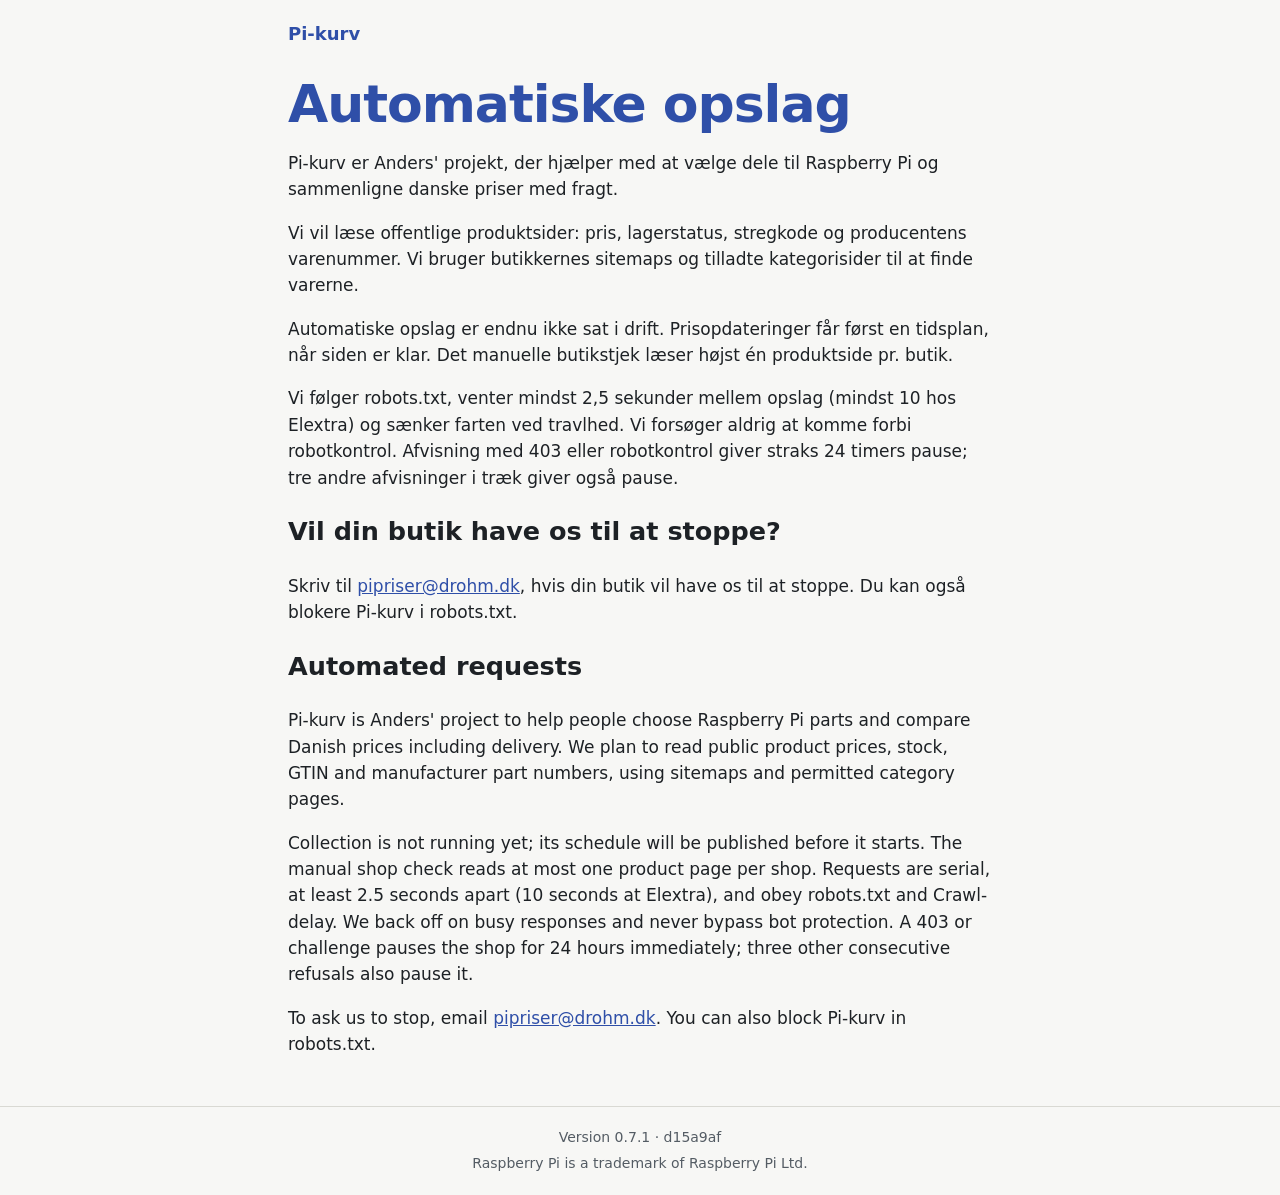
==== bot/index.html @ 4131d5e1 "Add standalone Pi-kurv bot website" ====
<!doctype html>
<html lang="da">
<head>
  <meta charset="utf-8">
  <meta name="viewport" content="width=device-width, initial-scale=1">
  <title>Automatiske opslag · Pi-kurv</title>
  <link rel="icon" href="/favicon.svg" type="image/svg+xml">
  <link rel="stylesheet" href="/style.css">
</head>
<body>
  <header class="site-header"><a class="site-name" href="/bot/">Pi-kurv</a></header>
  <main>
    <h1>Automatiske opslag</h1>
    <p>Pi-kurv er Anders' projekt, der hjælper med at vælge dele til Raspberry Pi og sammenligne danske priser med fragt.</p>
    <p>Vi vil læse offentlige produktsider: pris, lagerstatus, stregkode og producentens varenummer. Vi bruger butikkernes sitemaps og tilladte kategorisider til at finde varerne.</p>
    <p>Automatiske opslag er endnu ikke sat i drift. Prisopdateringer får først en tidsplan, når siden er klar. Det manuelle butikstjek læser højst én produktside pr. butik.</p>
    <p>Vi følger robots.txt, venter mindst 2,5 sekunder mellem opslag (mindst 10 hos Elextra) og sænker farten ved travlhed. Vi forsøger aldrig at komme forbi robotkontrol. Afvisning med 403 eller robotkontrol giver straks 24 timers pause; tre andre afvisninger i træk giver også pause.</p>
    <h2>Vil din butik have os til at stoppe?</h2>
    <p>Skriv til <a href="mailto:pipriser@drohm.dk">pipriser@drohm.dk</a>, hvis din butik vil have os til at stoppe. Du kan også blokere Pi-kurv i robots.txt.</p>
    <section lang="en" aria-labelledby="english-title">
      <h2 id="english-title">Automated requests</h2>
      <p>Pi-kurv is Anders' project to help people choose Raspberry Pi parts and compare Danish prices including delivery. We plan to read public product prices, stock, GTIN and manufacturer part numbers, using sitemaps and permitted category pages.</p>
      <p>Collection is not running yet; its schedule will be published before it starts. The manual shop check reads at most one product page per shop. Requests are serial, at least 2.5 seconds apart (10 seconds at Elextra), and obey robots.txt and Crawl-delay. We back off on busy responses and never bypass bot protection. A 403 or challenge pauses the shop for 24 hours immediately; three other consecutive refusals also pause it.</p>
      <p>To ask us to stop, email <a href="mailto:pipriser@drohm.dk">pipriser@drohm.dk</a>. You can also block Pi-kurv in robots.txt.</p>
    </section>
  </main>
  <footer><p id="version">Version 0.7.1 · d15a9af</p><p>Raspberry Pi is a trademark of Raspberry Pi Ltd.</p></footer>
</body>
</html>
---- style.css ----
/* Pi-kurv's own simple look: ink and one calm blue, soft cards, system fonts. On purpose not Raspberry Pi's red/green,
   no raspberry imagery (trademark rules, CLAUDE.md) – and not Spilkurv's look either (#10). */
:root {
  color-scheme: light dark;
  --bg: #f7f7f5;
  --surface: #ffffff;
  --text: #1d2125;
  --muted: #545c64;
  --accent: #2f4fa8;
  --accent-text: #ffffff;
  --accent-soft: #e8edf9;
  --line: #d9d9d3;
  --focus: #2f4fa8;
  --bad: #9a3412;
  --bad-soft: #fbeee6;
  --warn: #6f5200;
  --warn-soft: #fbf3dc;
  --radius: 12px;
}

@media (prefers-color-scheme: dark) {
  :root {
    --bg: #15181b;
    --surface: #1d2125;
    --text: #e8e9ea;
    --muted: #a7aeb5;
    --accent: #9db3f0;
    --accent-text: #10151f;
    --accent-soft: #232c40;
    --line: #343a40;
    --focus: #9db3f0;
    --bad: #fdba8c;
    --bad-soft: #3a2a22;
    --warn: #f0cf72;
    --warn-soft: #353022;
  }
}

* {
  box-sizing: border-box;
}

body {
  margin: 0;
  min-height: 100vh;
  display: flex;
  flex-direction: column;
  background: var(--bg);
  color: var(--text);
  font: 1.0625rem/1.55 system-ui, -apple-system, 'Segoe UI', Roboto, sans-serif;
}

a {
  color: var(--accent);
}

:focus-visible {
  outline: 3px solid var(--focus);
  outline-offset: 2px;
}

.site-header {
  width: 100%;
  max-width: 46rem;
  margin: 0 auto;
  padding: 1rem 1rem 0;
}

.site-name {
  font-weight: 700;
  font-size: 1.125rem;
  text-decoration: none;
  display: inline-block;
  padding: 0.25rem 0;
}

main {
  flex: 1;
  width: 100%;
  max-width: 46rem;
  margin: 0 auto;
  padding: 4rem 1rem 2rem;
}

.site-header + main {
  padding-top: 1.5rem;
}

h1 {
  margin: 0 0 1rem;
  font-size: clamp(2.25rem, 8vw, 3.25rem);
  line-height: 1.1;
  letter-spacing: -0.02em;
  color: var(--accent);
}

.guide h1 {
  font-size: clamp(1.875rem, 6vw, 2.5rem);
  color: var(--text);
}

.lead {
  margin: 0 0 1.25rem;
  font-size: 1.25rem;
}

.status {
  margin: 0;
  color: var(--muted);
}

/* Buttons and links that act as buttons */
.button {
  display: inline-block;
  min-height: 44px;
  padding: 0.65rem 1.1rem;
  border: 2px solid var(--accent);
  border-radius: 999px;
  background: var(--accent);
  color: var(--accent-text);
  font: inherit;
  font-weight: 600;
  text-decoration: none;
  cursor: pointer;
}

.button.secondary {
  background: transparent;
  color: var(--accent);
}

/* The guide's form */
.guide-form {
  display: grid;
  gap: 1.5rem;
  margin: 1.5rem 0 2rem;
}

fieldset {
  margin: 0;
  padding: 0;
  border: 0;
  min-width: 0;
}

legend {
  padding: 0;
  margin-bottom: 0.75rem;
  font-weight: 700;
  font-size: 1.125rem;
}

.optional {
  font-weight: 400;
  color: var(--muted);
}

.use-list {
  display: grid;
  gap: 0.6rem;
}

@media (min-width: 640px) {
  .use-list {
    grid-template-columns: 1fr 1fr;
  }
}

.use {
  display: flex;
  gap: 0.75rem;
  align-items: flex-start;
  padding: 0.85rem 1rem;
  border: 1px solid var(--line);
  border-radius: var(--radius);
  background: var(--surface);
  cursor: pointer;
}

.use:has(input:checked) {
  border-color: var(--accent);
  box-shadow: 0 0 0 1px var(--accent);
  background: var(--accent-soft);
}

.use input,
.check input {
  width: 1.25rem;
  height: 1.25rem;
  margin: 0.15rem 0 0;
  flex: none;
  accent-color: var(--accent);
}

.use-text {
  display: grid;
  gap: 0.15rem;
}

.use-name {
  font-weight: 600;
}

.use-summary {
  color: var(--muted);
  font-size: 0.9375rem;
}

.extras {
  display: flex;
  flex-wrap: wrap;
  gap: 0.6rem 1.5rem;
  align-items: center;
}

.extras legend {
  width: 100%;
}

.check {
  display: inline-flex;
  gap: 0.5rem;
  align-items: center;
  min-height: 44px;
  cursor: pointer;
}

.budget {
  display: inline-flex;
  gap: 0.5rem;
  align-items: center;
}

.budget-field {
  display: inline-flex;
  gap: 0.4rem;
  align-items: center;
}

.budget input {
  width: 7.5rem;
  min-height: 44px;
  padding: 0.4rem 0.6rem;
  border: 1px solid var(--line);
  border-radius: 8px;
  background: var(--surface);
  color: var(--text);
  font: inherit;
}

/* The answer */
.result {
  display: grid;
  gap: 1rem;
  scroll-margin-top: 1rem;
}

.card {
  padding: 1.25rem;
  border: 1px solid var(--line);
  border-radius: var(--radius);
  background: var(--surface);
}

.card.primary {
  border-color: var(--accent);
  box-shadow: 0 0 0 1px var(--accent);
}

.eyebrow {
  margin: 0 0 0.25rem;
  color: var(--muted);
  font-size: 0.9375rem;
}

.model {
  margin: 0 0 0.5rem;
  line-height: 1.2;
}

h2.model {
  font-size: 1.625rem;
}

h3.model {
  font-size: 1.25rem;
}

.addon,
.memory,
.when {
  margin: 0 0 0.5rem;
  font-weight: 600;
}

.reasons {
  margin: 0.5rem 0 0;
  padding-left: 1.2rem;
  display: grid;
  gap: 0.5rem;
}

.reasons li > span:first-child {
  display: block;
}

.source {
  display: block;
  color: var(--muted);
  font-size: 0.875rem;
}

.source a {
  display: inline-block;
  padding: 0.15rem 0;
}

.judgement,
.message,
.upgrade p {
  margin: 0.85rem 0 0;
}

.upgrade {
  margin-top: 1rem;
  padding-top: 1rem;
  border-top: 1px solid var(--line);
}

.small-heading {
  margin: 1rem 0 0;
  font-size: 1rem;
}

.message {
  color: var(--muted);
}

.actions {
  margin: 1.25rem 0 0;
}

.later {
  margin: 1.25rem 0 0;
  padding: 0.6rem 0.85rem;
  border-radius: 8px;
  background: var(--accent-soft);
  font-weight: 600;
}

.card.error p {
  margin: 0 0 0.75rem;
}

footer {
  border-top: 1px solid var(--line);
  padding: 1rem;
  color: var(--muted);
  font-size: 0.875rem;
  text-align: center;
}

footer p {
  margin: 0.25rem 0;
}

.visually-hidden {
  position: absolute;
  width: 1px;
  height: 1px;
  overflow: hidden;
  clip-path: inset(50%);
  white-space: nowrap;
}

.button.small {
  min-height: 44px;
  padding: 0.45rem 0.9rem;
  font-size: 0.9375rem;
}

/* "Byg din Pi": the steps */
.stepper ol {
  display: flex;
  flex-wrap: wrap;
  gap: 0.4rem;
  margin: 0 0 1.5rem;
  padding: 0;
  list-style: none;
}

.step-link {
  display: inline-flex;
  gap: 0.4rem;
  align-items: center;
  min-height: 44px;
  padding: 0.3rem 0.8rem 0.3rem 0.35rem;
  border: 1px solid var(--line);
  border-radius: 999px;
  background: var(--surface);
  color: var(--text);
  font-size: 0.9375rem;
  text-decoration: none;
}

.step-link[aria-current='step'] {
  border-color: var(--accent);
  box-shadow: 0 0 0 1px var(--accent);
  background: var(--accent-soft);
  font-weight: 600;
}

.step-no {
  display: inline-grid;
  place-items: center;
  width: 1.75rem;
  height: 1.75rem;
  border-radius: 50%;
  background: var(--bg);
  border: 1px solid var(--line);
  font-size: 0.875rem;
  font-weight: 600;
}

.step-link.done .step-no {
  background: var(--accent);
  border-color: var(--accent);
  color: var(--accent-text);
}

.step-link.attention .step-no {
  background: var(--warn-soft);
  border-color: var(--warn);
  color: var(--warn);
}

.step {
  display: grid;
  gap: 1rem;
}

.step h2 {
  margin: 0;
  font-size: 1.5rem;
  line-height: 1.2;
}

.step h2:focus {
  outline: none;
}

.step h2:focus-visible {
  outline: 3px solid var(--focus);
}

.intro,
.context,
.explain {
  margin: 0;
}

.context,
.explain {
  color: var(--muted);
  font-size: 0.9375rem;
}

.part-group {
  display: grid;
  gap: 0.6rem;
}

.part-group legend {
  margin-bottom: 0.25rem;
}

.part-list {
  display: grid;
  gap: 0.6rem;
}

.part {
  padding: 0.85rem 1rem;
  border: 1px solid var(--line);
  border-radius: var(--radius);
  background: var(--surface);
}

.part.chosen {
  border-color: var(--accent);
  box-shadow: 0 0 0 1px var(--accent);
}

.part.muted {
  background: transparent;
  border-style: dashed;
}

.part.muted .part-name {
  color: var(--muted);
}

.pick {
  display: flex;
  gap: 0.75rem;
  align-items: flex-start;
  cursor: pointer;
}

.pick input,
.choice-line input,
.owned input {
  width: 1.25rem;
  height: 1.25rem;
  margin: 0.15rem 0 0;
  flex: none;
  accent-color: var(--accent);
}

.pick-text {
  display: grid;
  gap: 0.1rem;
  min-width: 0;
}

.part-name {
  font-weight: 600;
  overflow-wrap: anywhere;
}

.part-facts {
  color: var(--muted);
  font-size: 0.9375rem;
}

.part .fit,
.part .source,
.part .warning,
.part .owned {
  margin: 0.5rem 0 0 2rem;
}

.fit {
  margin: 0;
  font-size: 0.9375rem;
}

.fit.fits strong {
  color: var(--accent);
}

.fit.doesNotFit strong {
  color: var(--bad);
}

.fit.unknown strong,
.fit.unchecked strong {
  color: var(--warn);
}

.fit.not-yet {
  color: var(--muted);
}

.warning {
  margin: 0;
  padding: 0.5rem 0.75rem;
  border-radius: 8px;
  background: var(--warn-soft);
  font-size: 0.9375rem;
}

.owned {
  display: flex;
  gap: 0.5rem;
  align-items: center;
  min-height: 44px;
  font-weight: 600;
  cursor: pointer;
}

.choice-lines {
  display: grid;
  gap: 0.1rem;
}

.choice-line {
  display: flex;
  gap: 0.6rem;
  align-items: center;
  min-height: 44px;
  cursor: pointer;
}

.empty {
  margin: 0;
  padding: 0.75rem 1rem;
  border: 1px dashed var(--line);
  border-radius: var(--radius);
  color: var(--muted);
}

.show-all {
  margin: 0;
}

.flag {
  margin: 0;
  padding: 0.75rem 1rem;
  border-left: 4px solid var(--warn);
  border-radius: 8px;
  background: var(--warn-soft);
}

.flag.doesNotFit {
  border-left-color: var(--bad);
  background: var(--bad-soft);
}

.flag p {
  margin: 0;
}

.flag .flag-action {
  margin-top: 0.4rem;
}

.flag-action a {
  display: inline-block;
  padding: 0.6rem 0;
}

.elsewhere {
  display: grid;
  gap: 0.5rem;
}

.elsewhere .small-heading {
  margin: 0;
}

.missing {
  margin: 0;
  padding: 0;
  list-style: none;
  display: grid;
  gap: 0.4rem;
}

.missing li {
  padding: 0.5rem 0.75rem;
  border-radius: 8px;
  background: var(--warn-soft);
}

.step-nav {
  display: flex;
  justify-content: space-between;
  gap: 0.75rem;
  flex-wrap: wrap;
  margin: 0.5rem 0 0;
}

/* The summary */
.verdict p {
  margin: 0;
}

.verdict .verdict-title {
  margin-bottom: 0.4rem;
  font-size: 1.25rem;
  font-weight: 700;
}

.verdict.all-fit {
  border-color: var(--accent);
  box-shadow: 0 0 0 1px var(--accent);
  background: var(--accent-soft);
}

.verdict.problems .verdict-title {
  color: var(--bad);
}

.verdict .reasons li.doesNotFit strong {
  color: var(--bad);
}

.verdict .reasons li.unknown strong {
  color: var(--warn);
}

.section-heading {
  margin: 0.75rem 0 0;
  font-size: 1.125rem;
}

.build-list {
  margin: 0;
  padding: 0;
  list-style: none;
  border: 1px solid var(--line);
  border-radius: var(--radius);
  background: var(--surface);
}

.build-list li {
  display: grid;
  grid-template-columns: 9.5rem 1fr auto;
  gap: 0.25rem 1rem;
  align-items: center;
  padding: 0.6rem 1rem;
  border-top: 1px solid var(--line);
}

.build-list li:first-child {
  border-top: 0;
}

@media (max-width: 559px) {
  .build-list li {
    grid-template-columns: 1fr auto;
  }

  .build-step {
    grid-column: 1 / -1;
  }
}

.build-step {
  color: var(--muted);
  font-size: 0.9375rem;
}

.build-name {
  font-weight: 600;
  overflow-wrap: anywhere;
}

.change {
  display: inline-block;
  padding: 0.6rem 0.25rem;
}

.tag {
  display: inline-block;
  margin-left: 0.5rem;
  padding: 0.05rem 0.5rem;
  border-radius: 999px;
  font-size: 0.8125rem;
  font-weight: 600;
  white-space: nowrap;
}

.owned-tag {
  background: var(--accent-soft);
  color: var(--accent);
}

.tag.doesNotFit {
  background: var(--bad-soft);
  color: var(--bad);
}

.tag.unknown {
  background: var(--warn-soft);
  color: var(--warn);
}

.share {
  display: flex;
  flex-wrap: wrap;
  gap: 0.5rem;
  align-items: center;
  margin: 0;
}

.share input {
  flex: 1 1 16rem;
  min-width: 0;
  min-height: 44px;
  padding: 0.4rem 0.6rem;
  border: 1px solid var(--line);
  border-radius: 8px;
  background: var(--surface);
  color: var(--text);
  font: inherit;
  font-size: 0.9375rem;
}

.source-list {
  margin: 0;
  padding-left: 1.2rem;
  display: grid;
  gap: 0.4rem;
  font-size: 0.9375rem;
}

.source-list a {
  display: inline-block;
  padding: 0.15rem 0;
}

.source-url {
  display: block;
  color: var(--muted);
  font-size: 0.8125rem;
  overflow-wrap: anywhere;
}

.step .later {
  margin: 0;
}

.front-actions {
  display: flex;
  flex-wrap: wrap;
  gap: 0.75rem;
}

/* Recipes (#6): in the guide's answer, and at the top of the build's summary */
.recipe {
  margin-top: 1rem;
  padding-top: 1rem;
  border-top: 1px solid var(--line);
}

.recipe .small-heading {
  margin-top: 0;
}

.recipe p {
  margin: 0.5rem 0 0;
}

.recipe .actions {
  display: flex;
  flex-wrap: wrap;
  gap: 0.75rem;
  margin-top: 1rem;
}

.recipe-card {
  border-color: var(--accent);
}

.recipe-card p {
  margin: 0.5rem 0 0;
}

.recipe-card .eyebrow {
  margin-top: 0;
}

.recipe-card .model {
  font-size: 1.25rem;
}

.recipe-card .why {
  margin-top: 0.75rem;
}

.recipe-card .why summary {
  padding: 0.35rem 0;
  min-height: 24px;
  font-weight: 600;
  color: var(--accent);
  cursor: pointer;
}

.recipe-card .why summary:focus-visible {
  outline: 3px solid var(--focus);
  outline-offset: 2px;
}
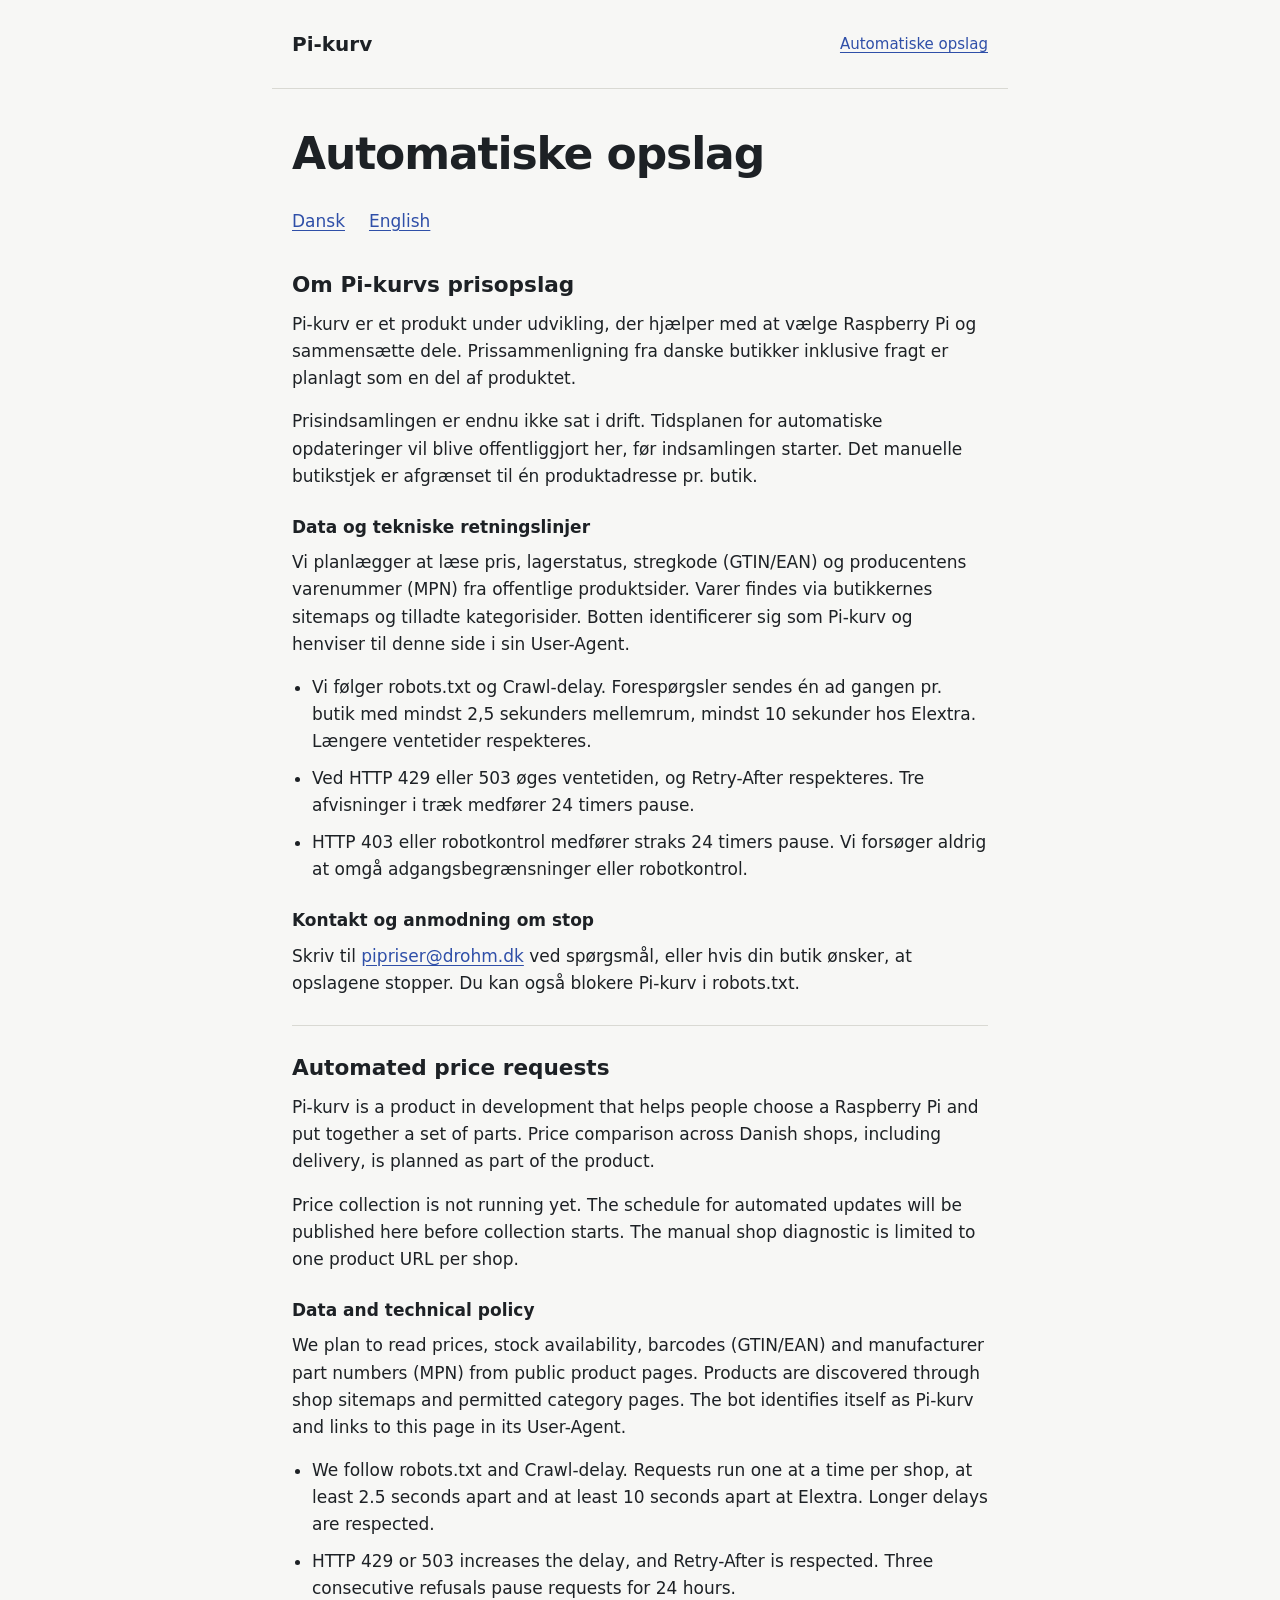
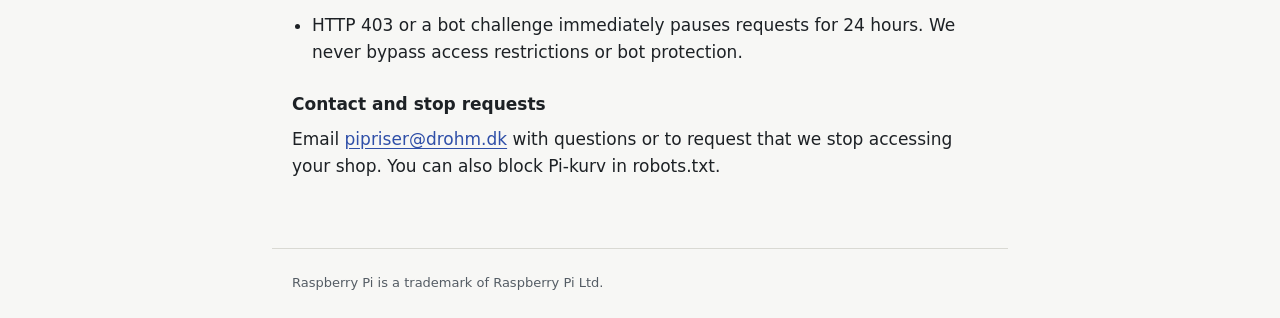
==== commit 3c3fbb7f: "Publish approved temporary Pi-kurv presentation Generate the approved landing page and bilingual bot" ====
--- a/bot/index.html
+++ b/bot/index.html
@@ -4,26 +4,49 @@
   <meta charset="utf-8">
   <meta name="viewport" content="width=device-width, initial-scale=1">
   <title>Automatiske opslag · Pi-kurv</title>
+  <meta name="description" content="Information om Pi-kurvs planlagte prisopslag, tekniske retningslinjer og kontakt for butikker. Danish and English information for shop operators.">
   <link rel="icon" href="/favicon.svg" type="image/svg+xml">
   <link rel="stylesheet" href="/style.css">
 </head>
 <body>
-  <header class="site-header"><a class="site-name" href="/bot/">Pi-kurv</a></header>
+  <header>
+    <a class="site-name" href="/">Pi-kurv</a>
+    <nav aria-label="Information"><a href="/bot/" aria-current="page">Automatiske opslag</a></nav>
+  </header>
   <main>
     <h1>Automatiske opslag</h1>
-    <p>Pi-kurv er Anders' projekt, der hjælper med at vælge dele til Raspberry Pi og sammenligne danske priser med fragt.</p>
-    <p>Vi vil læse offentlige produktsider: pris, lagerstatus, stregkode og producentens varenummer. Vi bruger butikkernes sitemaps og tilladte kategorisider til at finde varerne.</p>
-    <p>Automatiske opslag er endnu ikke sat i drift. Prisopdateringer får først en tidsplan, når siden er klar. Det manuelle butikstjek læser højst én produktside pr. butik.</p>
-    <p>Vi følger robots.txt, venter mindst 2,5 sekunder mellem opslag (mindst 10 hos Elextra) og sænker farten ved travlhed. Vi forsøger aldrig at komme forbi robotkontrol. Afvisning med 403 eller robotkontrol giver straks 24 timers pause; tre andre afvisninger i træk giver også pause.</p>
-    <h2>Vil din butik have os til at stoppe?</h2>
-    <p>Skriv til <a href="mailto:pipriser@drohm.dk">pipriser@drohm.dk</a>, hvis din butik vil have os til at stoppe. Du kan også blokere Pi-kurv i robots.txt.</p>
+    <nav class="languages" aria-label="Sprog / Language"><a href="#danish-title" lang="da">Dansk</a><a href="#english-title" lang="en">English</a></nav>
+    <section aria-labelledby="danish-title">
+      <h2 id="danish-title">Om Pi-kurvs prisopslag</h2>
+      <p>Pi-kurv er et produkt under udvikling, der hjælper med at vælge Raspberry Pi og sammensætte dele. Prissammenligning fra danske butikker inklusive fragt er planlagt som en del af produktet.</p>
+      <p>Prisindsamlingen er endnu ikke sat i drift. Tidsplanen for automatiske opdateringer vil blive offentliggjort her, før indsamlingen starter. Det manuelle butikstjek er afgrænset til én produktadresse pr. butik.</p>
+      <h3>Data og tekniske retningslinjer</h3>
+      <p>Vi planlægger at læse pris, lagerstatus, stregkode (GTIN/EAN) og producentens varenummer (MPN) fra offentlige produktsider. Varer findes via butikkernes sitemaps og tilladte kategorisider. Botten identificerer sig som Pi-kurv og henviser til denne side i sin User-Agent.</p>
+      <ul>
+        <li>Vi følger robots.txt og Crawl-delay. Forespørgsler sendes én ad gangen pr. butik med mindst 2,5 sekunders mellemrum, mindst 10 sekunder hos Elextra. Længere ventetider respekteres.</li>
+        <li>Ved HTTP 429 eller 503 øges ventetiden, og Retry-After respekteres. Tre afvisninger i træk medfører 24 timers pause.</li>
+        <li>HTTP 403 eller robotkontrol medfører straks 24 timers pause. Vi forsøger aldrig at omgå adgangsbegrænsninger eller robotkontrol.</li>
+      </ul>
+      <h3>Kontakt og anmodning om stop</h3>
+      <p>Skriv til <a href="mailto:pipriser@drohm.dk">pipriser@drohm.dk</a> ved spørgsmål, eller hvis din butik ønsker, at opslagene stopper. Du kan også blokere Pi-kurv i robots.txt.</p>
+    </section>
     <section lang="en" aria-labelledby="english-title">
-      <h2 id="english-title">Automated requests</h2>
-      <p>Pi-kurv is Anders' project to help people choose Raspberry Pi parts and compare Danish prices including delivery. We plan to read public product prices, stock, GTIN and manufacturer part numbers, using sitemaps and permitted category pages.</p>
-      <p>Collection is not running yet; its schedule will be published before it starts. The manual shop check reads at most one product page per shop. Requests are serial, at least 2.5 seconds apart (10 seconds at Elextra), and obey robots.txt and Crawl-delay. We back off on busy responses and never bypass bot protection. A 403 or challenge pauses the shop for 24 hours immediately; three other consecutive refusals also pause it.</p>
-      <p>To ask us to stop, email <a href="mailto:pipriser@drohm.dk">pipriser@drohm.dk</a>. You can also block Pi-kurv in robots.txt.</p>
+      <h2 id="english-title">Automated price requests</h2>
+      <p>Pi-kurv is a product in development that helps people choose a Raspberry Pi and put together a set of parts. Price comparison across Danish shops, including delivery, is planned as part of the product.</p>
+      <p>Price collection is not running yet. The schedule for automated updates will be published here before collection starts. The manual shop diagnostic is limited to one product URL per shop.</p>
+      <h3>Data and technical policy</h3>
+      <p>We plan to read prices, stock availability, barcodes (GTIN/EAN) and manufacturer part numbers (MPN) from public product pages. Products are discovered through shop sitemaps and permitted category pages. The bot identifies itself as Pi-kurv and links to this page in its User-Agent.</p>
+      <ul>
+        <li>We follow robots.txt and Crawl-delay. Requests run one at a time per shop, at least 2.5 seconds apart and at least 10 seconds apart at Elextra. Longer delays are respected.</li>
+        <li>HTTP 429 or 503 increases the delay, and Retry-After is respected. Three consecutive refusals pause requests for 24 hours.</li>
+        <li>HTTP 403 or a bot challenge immediately pauses requests for 24 hours. We never bypass access restrictions or bot protection.</li>
+      </ul>
+      <h3>Contact and stop requests</h3>
+      <p>Email <a href="mailto:pipriser@drohm.dk">pipriser@drohm.dk</a> with questions or to request that we stop accessing your shop. You can also block Pi-kurv in robots.txt.</p>
     </section>
   </main>
-  <footer><p id="version">Version 0.7.1 · d15a9af</p><p>Raspberry Pi is a trademark of Raspberry Pi Ltd.</p></footer>
+  <footer>
+    <p>Raspberry Pi is a trademark of Raspberry Pi Ltd.</p>
+  </footer>
 </body>
 </html>
--- a/style.css
+++ b/style.css
@@ -1,23 +1,13 @@
-/* Pi-kurv's own simple look: ink and one calm blue, soft cards, system fonts. On purpose not Raspberry Pi's red/green,
-   no raspberry imagery (trademark rules, CLAUDE.md) – and not Spilkurv's look either (#10). */
+/* Temporary public presentation only. Keep application styles in public/ unchanged. */
 :root {
   color-scheme: light dark;
   --bg: #f7f7f5;
-  --surface: #ffffff;
+  --surface: #fff;
   --text: #1d2125;
   --muted: #545c64;
   --accent: #2f4fa8;
-  --accent-text: #ffffff;
-  --accent-soft: #e8edf9;
   --line: #d9d9d3;
-  --focus: #2f4fa8;
-  --bad: #9a3412;
-  --bad-soft: #fbeee6;
-  --warn: #6f5200;
-  --warn-soft: #fbf3dc;
-  --radius: 12px;
 }
-
 @media (prefers-color-scheme: dark) {
   :root {
     --bg: #15181b;
@@ -25,21 +15,10 @@
     --text: #e8e9ea;
     --muted: #a7aeb5;
     --accent: #9db3f0;
-    --accent-text: #10151f;
-    --accent-soft: #232c40;
     --line: #343a40;
-    --focus: #9db3f0;
-    --bad: #fdba8c;
-    --bad-soft: #3a2a22;
-    --warn: #f0cf72;
-    --warn-soft: #353022;
   }
 }
-
-* {
-  box-sizing: border-box;
-}
-
+* { box-sizing: border-box; }
 body {
   margin: 0;
   min-height: 100vh;
@@ -47,828 +26,46 @@
   flex-direction: column;
   background: var(--bg);
   color: var(--text);
-  font: 1.0625rem/1.55 system-ui, -apple-system, 'Segoe UI', Roboto, sans-serif;
+  font: 1.0625rem/1.6 system-ui, -apple-system, 'Segoe UI', Roboto, sans-serif;
 }
+a { color: var(--accent); text-underline-offset: 0.2em; overflow-wrap: anywhere; }
+a:focus-visible { outline: 3px solid var(--accent); outline-offset: 3px; }
+header, main, footer { width: min(100%, 46rem); margin-inline: auto; padding-inline: 1.25rem; }
+header { display: flex; flex-wrap: wrap; align-items: center; justify-content: space-between; gap: 0.5rem 1.5rem; padding-block: 1.25rem; border-bottom: 1px solid var(--line); }
+header a, .languages a { display: inline-block; padding-block: 0.5rem; }
+header nav { font-size: 0.9375rem; }
+.site-name { color: var(--text); font-size: 1.25rem; font-weight: 700; text-decoration: none; }
+main { flex: 1; padding-block: 2.5rem; }
+h1 { margin: 0 0 1.25rem; font-size: clamp(2rem, 6vw, 2.75rem); line-height: 1.15; letter-spacing: -0.025em; }
+h2 { margin: 0 0 0.75rem; font-size: 1.35rem; line-height: 1.3; }
+h3 { margin: 1.5rem 0 0.5rem; font-size: 1.0625rem; }
+p { margin: 0 0 1rem; }
+.lead { font-size: 1.2rem; }
+section { margin-block: 1.75rem; }
+section + section { padding-top: 1.75rem; border-top: 1px solid var(--line); }
+ul { margin: 0 0 1.5rem; padding-left: 1.25rem; }
+li + li { margin-top: 0.6rem; }
+.languages { display: flex; gap: 1.5rem; }
+footer { padding-block: 1.25rem; border-top: 1px solid var(--line); color: var(--muted); font-size: 0.8125rem; }
+footer p { margin: 0.25rem 0; }
 
-a {
-  color: var(--accent);
+/* Three product benefits, using the application's existing palette and soft cards. */
+.landing header, .landing main, .landing footer { width: min(100%, 66rem); }
+.landing main { padding-block: 3rem 2.5rem; }
+.intro { margin: 0; }
+.intro h1 { font-size: clamp(2rem, 4.5vw, 3.25rem); }
+.intro h1 span { display: block; }
+.intro h1 span:last-child { color: var(--accent); }
+.intro .lead { max-width: 39rem; margin-block: 1.5rem 1rem; }
+.status { color: var(--muted); font-size: 0.9375rem; }
+.status strong { font-weight: 600; }
+.benefits { display: grid; grid-template-columns: repeat(3, minmax(0, 1fr)); gap: 1rem; margin-block: 2.5rem 1.75rem; }
+.benefits .card { padding: 1.25rem; border: 1px solid var(--line); border-radius: 12px; background: var(--surface); }
+.eyebrow { color: var(--accent); font-size: 0.8125rem; font-weight: 600; margin-bottom: 0.65rem; }
+.benefits h2 { font-size: 1.2rem; }
+.benefits .card > p:last-child { margin-bottom: 0; font-size: 1rem; }
+.contact { margin: 0; font-size: 0.9375rem; }
+@media (max-width: 700px) {
+  .landing main { padding-top: 2rem; }
+  .benefits { grid-template-columns: 1fr; gap: 0.75rem; margin-top: 2rem; }
 }
-
-:focus-visible {
-  outline: 3px solid var(--focus);
-  outline-offset: 2px;
-}
-
-.site-header {
-  width: 100%;
-  max-width: 46rem;
-  margin: 0 auto;
-  padding: 1rem 1rem 0;
-}
-
-.site-name {
-  font-weight: 700;
-  font-size: 1.125rem;
-  text-decoration: none;
-  display: inline-block;
-  padding: 0.25rem 0;
-}
-
-main {
-  flex: 1;
-  width: 100%;
-  max-width: 46rem;
-  margin: 0 auto;
-  padding: 4rem 1rem 2rem;
-}
-
-.site-header + main {
-  padding-top: 1.5rem;
-}
-
-h1 {
-  margin: 0 0 1rem;
-  font-size: clamp(2.25rem, 8vw, 3.25rem);
-  line-height: 1.1;
-  letter-spacing: -0.02em;
-  color: var(--accent);
-}
-
-.guide h1 {
-  font-size: clamp(1.875rem, 6vw, 2.5rem);
-  color: var(--text);
-}
-
-.lead {
-  margin: 0 0 1.25rem;
-  font-size: 1.25rem;
-}
-
-.status {
-  margin: 0;
-  color: var(--muted);
-}
-
-/* Buttons and links that act as buttons */
-.button {
-  display: inline-block;
-  min-height: 44px;
-  padding: 0.65rem 1.1rem;
-  border: 2px solid var(--accent);
-  border-radius: 999px;
-  background: var(--accent);
-  color: var(--accent-text);
-  font: inherit;
-  font-weight: 600;
-  text-decoration: none;
-  cursor: pointer;
-}
-
-.button.secondary {
-  background: transparent;
-  color: var(--accent);
-}
-
-/* The guide's form */
-.guide-form {
-  display: grid;
-  gap: 1.5rem;
-  margin: 1.5rem 0 2rem;
-}
-
-fieldset {
-  margin: 0;
-  padding: 0;
-  border: 0;
-  min-width: 0;
-}
-
-legend {
-  padding: 0;
-  margin-bottom: 0.75rem;
-  font-weight: 700;
-  font-size: 1.125rem;
-}
-
-.optional {
-  font-weight: 400;
-  color: var(--muted);
-}
-
-.use-list {
-  display: grid;
-  gap: 0.6rem;
-}
-
-@media (min-width: 640px) {
-  .use-list {
-    grid-template-columns: 1fr 1fr;
-  }
-}
-
-.use {
-  display: flex;
-  gap: 0.75rem;
-  align-items: flex-start;
-  padding: 0.85rem 1rem;
-  border: 1px solid var(--line);
-  border-radius: var(--radius);
-  background: var(--surface);
-  cursor: pointer;
-}
-
-.use:has(input:checked) {
-  border-color: var(--accent);
-  box-shadow: 0 0 0 1px var(--accent);
-  background: var(--accent-soft);
-}
-
-.use input,
-.check input {
-  width: 1.25rem;
-  height: 1.25rem;
-  margin: 0.15rem 0 0;
-  flex: none;
-  accent-color: var(--accent);
-}
-
-.use-text {
-  display: grid;
-  gap: 0.15rem;
-}
-
-.use-name {
-  font-weight: 600;
-}
-
-.use-summary {
-  color: var(--muted);
-  font-size: 0.9375rem;
-}
-
-.extras {
-  display: flex;
-  flex-wrap: wrap;
-  gap: 0.6rem 1.5rem;
-  align-items: center;
-}
-
-.extras legend {
-  width: 100%;
-}
-
-.check {
-  display: inline-flex;
-  gap: 0.5rem;
-  align-items: center;
-  min-height: 44px;
-  cursor: pointer;
-}
-
-.budget {
-  display: inline-flex;
-  gap: 0.5rem;
-  align-items: center;
-}
-
-.budget-field {
-  display: inline-flex;
-  gap: 0.4rem;
-  align-items: center;
-}
-
-.budget input {
-  width: 7.5rem;
-  min-height: 44px;
-  padding: 0.4rem 0.6rem;
-  border: 1px solid var(--line);
-  border-radius: 8px;
-  background: var(--surface);
-  color: var(--text);
-  font: inherit;
-}
-
-/* The answer */
-.result {
-  display: grid;
-  gap: 1rem;
-  scroll-margin-top: 1rem;
-}
-
-.card {
-  padding: 1.25rem;
-  border: 1px solid var(--line);
-  border-radius: var(--radius);
-  background: var(--surface);
-}
-
-.card.primary {
-  border-color: var(--accent);
-  box-shadow: 0 0 0 1px var(--accent);
-}
-
-.eyebrow {
-  margin: 0 0 0.25rem;
-  color: var(--muted);
-  font-size: 0.9375rem;
-}
-
-.model {
-  margin: 0 0 0.5rem;
-  line-height: 1.2;
-}
-
-h2.model {
-  font-size: 1.625rem;
-}
-
-h3.model {
-  font-size: 1.25rem;
-}
-
-.addon,
-.memory,
-.when {
-  margin: 0 0 0.5rem;
-  font-weight: 600;
-}
-
-.reasons {
-  margin: 0.5rem 0 0;
-  padding-left: 1.2rem;
-  display: grid;
-  gap: 0.5rem;
-}
-
-.reasons li > span:first-child {
-  display: block;
-}
-
-.source {
-  display: block;
-  color: var(--muted);
-  font-size: 0.875rem;
-}
-
-.source a {
-  display: inline-block;
-  padding: 0.15rem 0;
-}
-
-.judgement,
-.message,
-.upgrade p {
-  margin: 0.85rem 0 0;
-}
-
-.upgrade {
-  margin-top: 1rem;
-  padding-top: 1rem;
-  border-top: 1px solid var(--line);
-}
-
-.small-heading {
-  margin: 1rem 0 0;
-  font-size: 1rem;
-}
-
-.message {
-  color: var(--muted);
-}
-
-.actions {
-  margin: 1.25rem 0 0;
-}
-
-.later {
-  margin: 1.25rem 0 0;
-  padding: 0.6rem 0.85rem;
-  border-radius: 8px;
-  background: var(--accent-soft);
-  font-weight: 600;
-}
-
-.card.error p {
-  margin: 0 0 0.75rem;
-}
-
-footer {
-  border-top: 1px solid var(--line);
-  padding: 1rem;
-  color: var(--muted);
-  font-size: 0.875rem;
-  text-align: center;
-}
-
-footer p {
-  margin: 0.25rem 0;
-}
-
-.visually-hidden {
-  position: absolute;
-  width: 1px;
-  height: 1px;
-  overflow: hidden;
-  clip-path: inset(50%);
-  white-space: nowrap;
-}
-
-.button.small {
-  min-height: 44px;
-  padding: 0.45rem 0.9rem;
-  font-size: 0.9375rem;
-}
-
-/* "Byg din Pi": the steps */
-.stepper ol {
-  display: flex;
-  flex-wrap: wrap;
-  gap: 0.4rem;
-  margin: 0 0 1.5rem;
-  padding: 0;
-  list-style: none;
-}
-
-.step-link {
-  display: inline-flex;
-  gap: 0.4rem;
-  align-items: center;
-  min-height: 44px;
-  padding: 0.3rem 0.8rem 0.3rem 0.35rem;
-  border: 1px solid var(--line);
-  border-radius: 999px;
-  background: var(--surface);
-  color: var(--text);
-  font-size: 0.9375rem;
-  text-decoration: none;
-}
-
-.step-link[aria-current='step'] {
-  border-color: var(--accent);
-  box-shadow: 0 0 0 1px var(--accent);
-  background: var(--accent-soft);
-  font-weight: 600;
-}
-
-.step-no {
-  display: inline-grid;
-  place-items: center;
-  width: 1.75rem;
-  height: 1.75rem;
-  border-radius: 50%;
-  background: var(--bg);
-  border: 1px solid var(--line);
-  font-size: 0.875rem;
-  font-weight: 600;
-}
-
-.step-link.done .step-no {
-  background: var(--accent);
-  border-color: var(--accent);
-  color: var(--accent-text);
-}
-
-.step-link.attention .step-no {
-  background: var(--warn-soft);
-  border-color: var(--warn);
-  color: var(--warn);
-}
-
-.step {
-  display: grid;
-  gap: 1rem;
-}
-
-.step h2 {
-  margin: 0;
-  font-size: 1.5rem;
-  line-height: 1.2;
-}
-
-.step h2:focus {
-  outline: none;
-}
-
-.step h2:focus-visible {
-  outline: 3px solid var(--focus);
-}
-
-.intro,
-.context,
-.explain {
-  margin: 0;
-}
-
-.context,
-.explain {
-  color: var(--muted);
-  font-size: 0.9375rem;
-}
-
-.part-group {
-  display: grid;
-  gap: 0.6rem;
-}
-
-.part-group legend {
-  margin-bottom: 0.25rem;
-}
-
-.part-list {
-  display: grid;
-  gap: 0.6rem;
-}
-
-.part {
-  padding: 0.85rem 1rem;
-  border: 1px solid var(--line);
-  border-radius: var(--radius);
-  background: var(--surface);
-}
-
-.part.chosen {
-  border-color: var(--accent);
-  box-shadow: 0 0 0 1px var(--accent);
-}
-
-.part.muted {
-  background: transparent;
-  border-style: dashed;
-}
-
-.part.muted .part-name {
-  color: var(--muted);
-}
-
-.pick {
-  display: flex;
-  gap: 0.75rem;
-  align-items: flex-start;
-  cursor: pointer;
-}
-
-.pick input,
-.choice-line input,
-.owned input {
-  width: 1.25rem;
-  height: 1.25rem;
-  margin: 0.15rem 0 0;
-  flex: none;
-  accent-color: var(--accent);
-}
-
-.pick-text {
-  display: grid;
-  gap: 0.1rem;
-  min-width: 0;
-}
-
-.part-name {
-  font-weight: 600;
-  overflow-wrap: anywhere;
-}
-
-.part-facts {
-  color: var(--muted);
-  font-size: 0.9375rem;
-}
-
-.part .fit,
-.part .source,
-.part .warning,
-.part .owned {
-  margin: 0.5rem 0 0 2rem;
-}
-
-.fit {
-  margin: 0;
-  font-size: 0.9375rem;
-}
-
-.fit.fits strong {
-  color: var(--accent);
-}
-
-.fit.doesNotFit strong {
-  color: var(--bad);
-}
-
-.fit.unknown strong,
-.fit.unchecked strong {
-  color: var(--warn);
-}
-
-.fit.not-yet {
-  color: var(--muted);
-}
-
-.warning {
-  margin: 0;
-  padding: 0.5rem 0.75rem;
-  border-radius: 8px;
-  background: var(--warn-soft);
-  font-size: 0.9375rem;
-}
-
-.owned {
-  display: flex;
-  gap: 0.5rem;
-  align-items: center;
-  min-height: 44px;
-  font-weight: 600;
-  cursor: pointer;
-}
-
-.choice-lines {
-  display: grid;
-  gap: 0.1rem;
-}
-
-.choice-line {
-  display: flex;
-  gap: 0.6rem;
-  align-items: center;
-  min-height: 44px;
-  cursor: pointer;
-}
-
-.empty {
-  margin: 0;
-  padding: 0.75rem 1rem;
-  border: 1px dashed var(--line);
-  border-radius: var(--radius);
-  color: var(--muted);
-}
-
-.show-all {
-  margin: 0;
-}
-
-.flag {
-  margin: 0;
-  padding: 0.75rem 1rem;
-  border-left: 4px solid var(--warn);
-  border-radius: 8px;
-  background: var(--warn-soft);
-}
-
-.flag.doesNotFit {
-  border-left-color: var(--bad);
-  background: var(--bad-soft);
-}
-
-.flag p {
-  margin: 0;
-}
-
-.flag .flag-action {
-  margin-top: 0.4rem;
-}
-
-.flag-action a {
-  display: inline-block;
-  padding: 0.6rem 0;
-}
-
-.elsewhere {
-  display: grid;
-  gap: 0.5rem;
-}
-
-.elsewhere .small-heading {
-  margin: 0;
-}
-
-.missing {
-  margin: 0;
-  padding: 0;
-  list-style: none;
-  display: grid;
-  gap: 0.4rem;
-}
-
-.missing li {
-  padding: 0.5rem 0.75rem;
-  border-radius: 8px;
-  background: var(--warn-soft);
-}
-
-.step-nav {
-  display: flex;
-  justify-content: space-between;
-  gap: 0.75rem;
-  flex-wrap: wrap;
-  margin: 0.5rem 0 0;
-}
-
-/* The summary */
-.verdict p {
-  margin: 0;
-}
-
-.verdict .verdict-title {
-  margin-bottom: 0.4rem;
-  font-size: 1.25rem;
-  font-weight: 700;
-}
-
-.verdict.all-fit {
-  border-color: var(--accent);
-  box-shadow: 0 0 0 1px var(--accent);
-  background: var(--accent-soft);
-}
-
-.verdict.problems .verdict-title {
-  color: var(--bad);
-}
-
-.verdict .reasons li.doesNotFit strong {
-  color: var(--bad);
-}
-
-.verdict .reasons li.unknown strong {
-  color: var(--warn);
-}
-
-.section-heading {
-  margin: 0.75rem 0 0;
-  font-size: 1.125rem;
-}
-
-.build-list {
-  margin: 0;
-  padding: 0;
-  list-style: none;
-  border: 1px solid var(--line);
-  border-radius: var(--radius);
-  background: var(--surface);
-}
-
-.build-list li {
-  display: grid;
-  grid-template-columns: 9.5rem 1fr auto;
-  gap: 0.25rem 1rem;
-  align-items: center;
-  padding: 0.6rem 1rem;
-  border-top: 1px solid var(--line);
-}
-
-.build-list li:first-child {
-  border-top: 0;
-}
-
-@media (max-width: 559px) {
-  .build-list li {
-    grid-template-columns: 1fr auto;
-  }
-
-  .build-step {
-    grid-column: 1 / -1;
-  }
-}
-
-.build-step {
-  color: var(--muted);
-  font-size: 0.9375rem;
-}
-
-.build-name {
-  font-weight: 600;
-  overflow-wrap: anywhere;
-}
-
-.change {
-  display: inline-block;
-  padding: 0.6rem 0.25rem;
-}
-
-.tag {
-  display: inline-block;
-  margin-left: 0.5rem;
-  padding: 0.05rem 0.5rem;
-  border-radius: 999px;
-  font-size: 0.8125rem;
-  font-weight: 600;
-  white-space: nowrap;
-}
-
-.owned-tag {
-  background: var(--accent-soft);
-  color: var(--accent);
-}
-
-.tag.doesNotFit {
-  background: var(--bad-soft);
-  color: var(--bad);
-}
-
-.tag.unknown {
-  background: var(--warn-soft);
-  color: var(--warn);
-}
-
-.share {
-  display: flex;
-  flex-wrap: wrap;
-  gap: 0.5rem;
-  align-items: center;
-  margin: 0;
-}
-
-.share input {
-  flex: 1 1 16rem;
-  min-width: 0;
-  min-height: 44px;
-  padding: 0.4rem 0.6rem;
-  border: 1px solid var(--line);
-  border-radius: 8px;
-  background: var(--surface);
-  color: var(--text);
-  font: inherit;
-  font-size: 0.9375rem;
-}
-
-.source-list {
-  margin: 0;
-  padding-left: 1.2rem;
-  display: grid;
-  gap: 0.4rem;
-  font-size: 0.9375rem;
-}
-
-.source-list a {
-  display: inline-block;
-  padding: 0.15rem 0;
-}
-
-.source-url {
-  display: block;
-  color: var(--muted);
-  font-size: 0.8125rem;
-  overflow-wrap: anywhere;
-}
-
-.step .later {
-  margin: 0;
-}
-
-.front-actions {
-  display: flex;
-  flex-wrap: wrap;
-  gap: 0.75rem;
-}
-
-/* Recipes (#6): in the guide's answer, and at the top of the build's summary */
-.recipe {
-  margin-top: 1rem;
-  padding-top: 1rem;
-  border-top: 1px solid var(--line);
-}
-
-.recipe .small-heading {
-  margin-top: 0;
-}
-
-.recipe p {
-  margin: 0.5rem 0 0;
-}
-
-.recipe .actions {
-  display: flex;
-  flex-wrap: wrap;
-  gap: 0.75rem;
-  margin-top: 1rem;
-}
-
-.recipe-card {
-  border-color: var(--accent);
-}
-
-.recipe-card p {
-  margin: 0.5rem 0 0;
-}
-
-.recipe-card .eyebrow {
-  margin-top: 0;
-}
-
-.recipe-card .model {
-  font-size: 1.25rem;
-}
-
-.recipe-card .why {
-  margin-top: 0.75rem;
-}
-
-.recipe-card .why summary {
-  padding: 0.35rem 0;
-  min-height: 24px;
-  font-weight: 600;
-  color: var(--accent);
-  cursor: pointer;
-}
-
-.recipe-card .why summary:focus-visible {
-  outline: 3px solid var(--focus);
-  outline-offset: 2px;
-}
